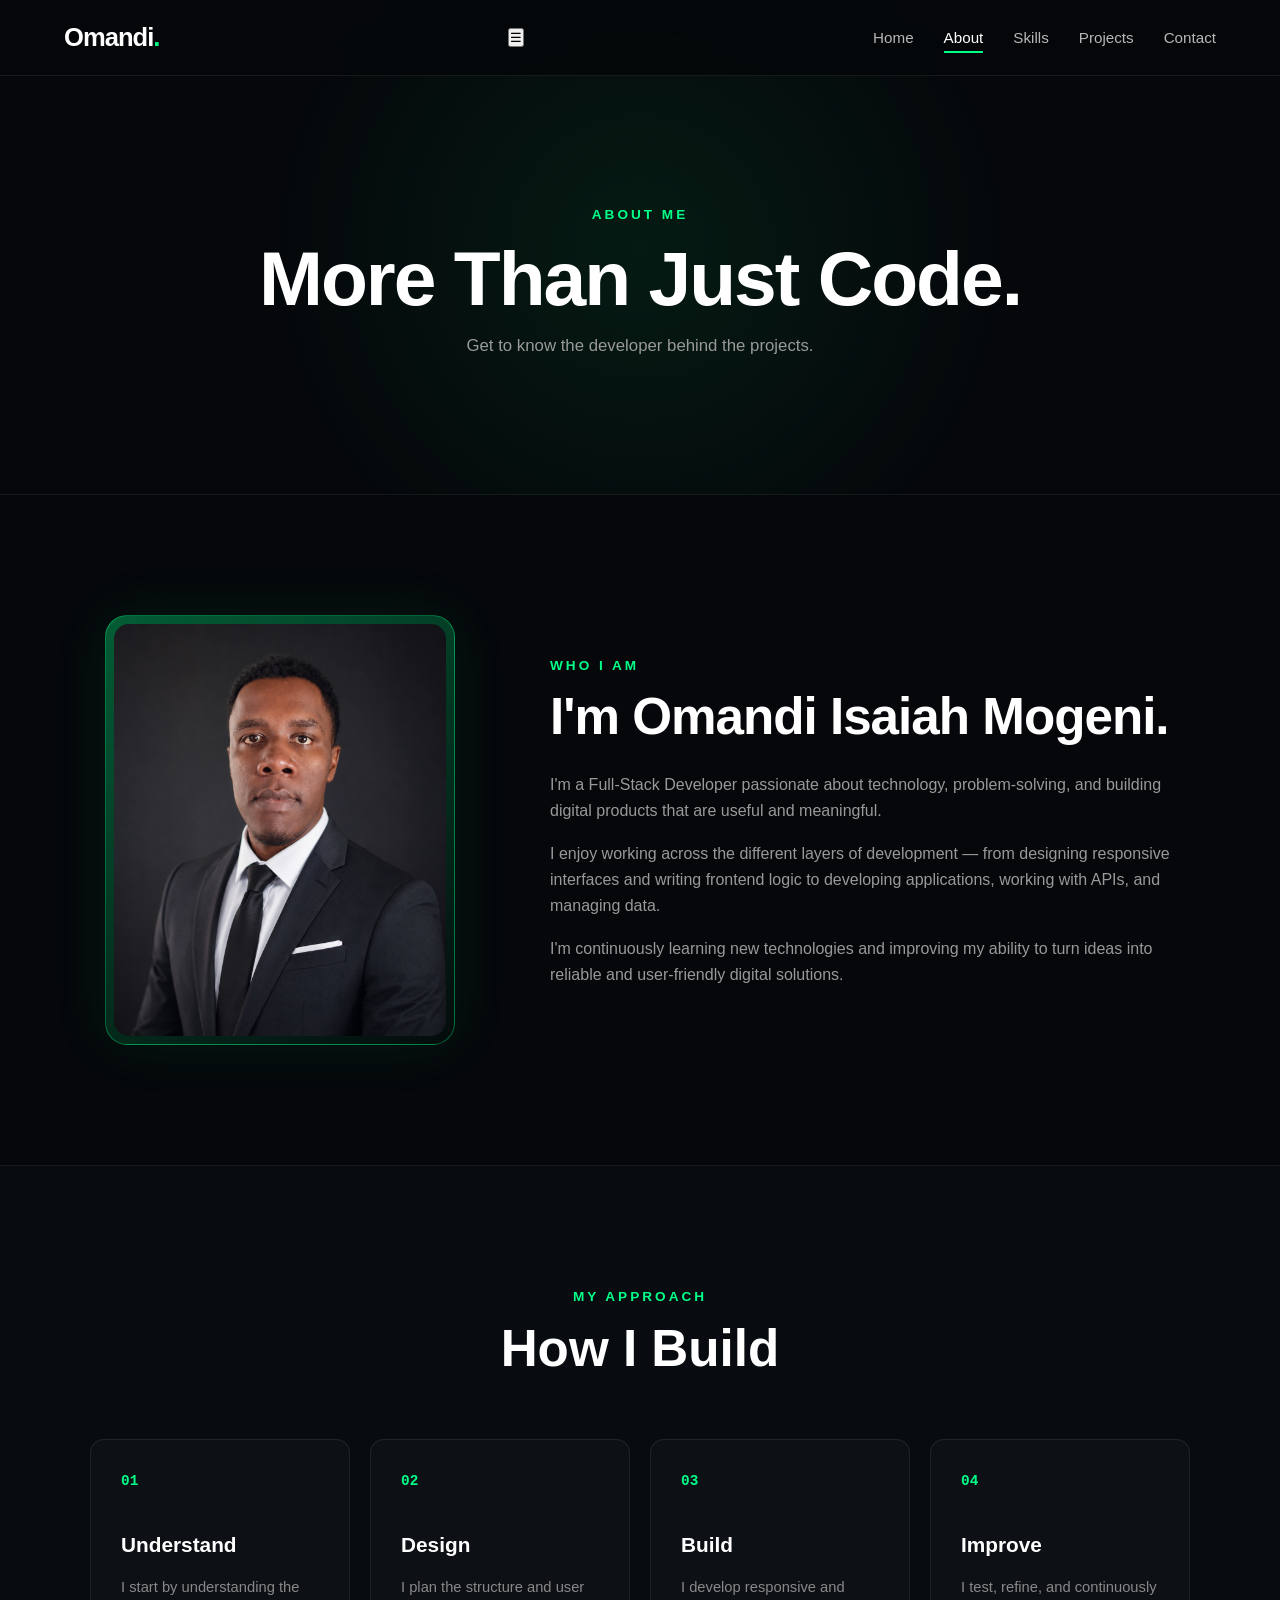
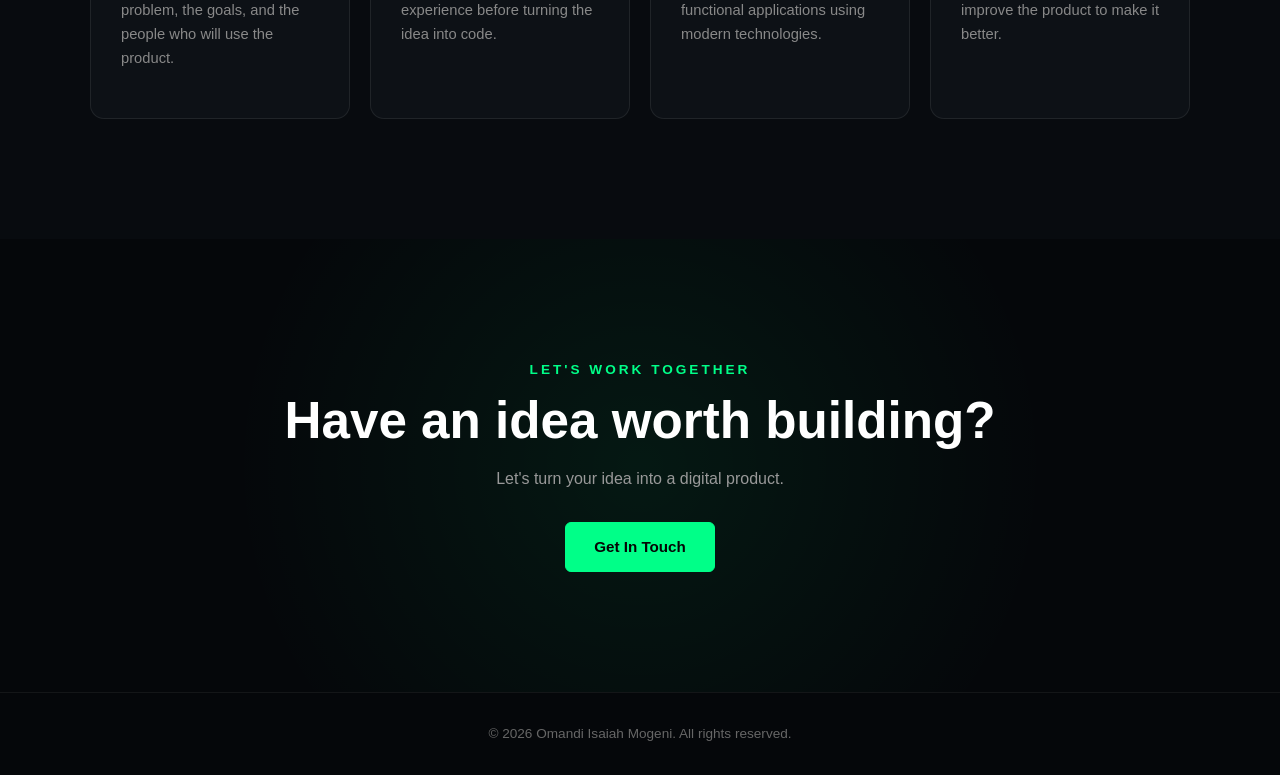
==== about.html @ c2a59184 "Add files via upload" ====
<!DOCTYPE html>
<html lang="en">
  <head>
  <meta charset="UTF-8">
  <meta
name="viewport"
content="width=device-width, initial-scale=1.0">
<meta
name="author"
content="Omandi Isaiah Mogeni">
<meta
name="description"
content="Learn more about Omandi Isaiah Mogeni, a Full-Stack Developer passionate about building modern digital solutions.">

  <title>
    About | Omandi Isaiah Mogeni
    </title>
    <link rel="stylesheet" href="about.css">
</head>
<body>
    <!-- =========================
       HEADER
  ========================== -->  
  <header class="site-header">
    <nav class="navbar">

  <a href="index.html" class="logo" target="_blank" rel="noopener noreferrer">
    Omandi<span>.</span>
  </a>


  <ul class="nav-links">

    <li>
      <a href="index.html"target="_blank" rel="noopener noreferrer">
        Home
      </a>
    </li>

    <li>
      <a href="about.html" class="active"target="_blank" rel="noopener noreferrer">
        About
      </a>
    </li>

    <li>
      <a href="skills.html"target="_blank" rel="noopener noreferrer">
        Skills
      </a>
    </li>

    <li>
      <a href="projects.html"target="_blank" rel="noopener noreferrer">
        Projects
      </a>
    </li>

    <li>
      <a href="contact.html"target="_blank" rel="noopener noreferrer">
        Contact
      </a>
    </li>

  </ul>

</nav>

  </header>  <!-- =========================
       MAIN
  ========================== --> 
  <main> 
  <!-- Page Hero -->

<section class="page-hero">

  <p class="section-label">
    About Me
  </p>

  <h1>
    More Than Just Code.
  </h1>

  <p>
    Get to know the developer behind the projects.
  </p>

</section>


<!-- =========================
     ABOUT CONTENT
========================== -->

<section class="about-section">

  <div class="about-container">


    <!-- Photo -->

    <div class="about-photo">

      <div class="photo-frame">

        <img
          src="profile.jpg"
          alt="Portrait of Omandi Isaiah Mogeni"
        >

      </div>

    </div>


    <!-- About Text -->

    <div class="about-content">

      <p class="section-label">
        Who I Am
      </p>

      <h2>
        I'm Omandi Isaiah Mogeni.
      </h2>

      <p>
        I'm a Full-Stack Developer passionate about
        technology, problem-solving, and building
        digital products that are useful and meaningful.
      </p>

      <p>
        I enjoy working across the different layers
        of development — from designing responsive
        interfaces and writing frontend logic to
        developing applications, working with APIs,
        and managing data.
      </p>

      <p>
        I'm continuously learning new technologies
        and improving my ability to turn ideas into
        reliable and user-friendly digital solutions.
      </p>

    </div>

  </div>

</section>


<!-- =========================
     DEVELOPMENT APPROACH
========================== -->

<section class="approach-section">

  <div class="section-heading">

    <p class="section-label">
      My Approach
    </p>

    <h2>
      How I Build
    </h2>

  </div>


  <div class="approach-grid">

    <article class="approach-card">

      <span class="card-number">
        01
      </span>

      <h3>
        Understand
      </h3>

      <p>
        I start by understanding the problem,
        the goals, and the people who will use
        the product.
      </p>

    </article>


    <article class="approach-card">

      <span class="card-number">
        02
      </span>

      <h3>
        Design
      </h3>

      <p>
        I plan the structure and user experience
        before turning the idea into code.
      </p>

    </article>


    <article class="approach-card">

      <span class="card-number">
        03
      </span>

      <h3>
        Build
      </h3>

      <p>
        I develop responsive and functional
        applications using modern technologies.
      </p>

    </article>


    <article class="approach-card">

      <span class="card-number">
        04
      </span>

      <h3>
        Improve
      </h3>

      <p>
        I test, refine, and continuously improve
        the product to make it better.
      </p>

    </article>

  </div>

</section>


<!-- =========================
     CTA
========================== -->

<section class="about-cta">

  <p class="section-label">
    Let's Work Together
  </p>

  <h2>
    Have an idea worth building?
  </h2>

  <p>
    Let's turn your idea into a digital product.
  </p>

  <a
    href="contact.html"
    class="btn"
    target="_blank" rel="noopener noreferrer"
  >
    Get In Touch
  </a>

</section>

  </main> 
  <!-- =========================
       FOOTER
  ========================== --> 
  <footer class="site-footer">
    <p>
  &copy; 2026 Omandi Isaiah Mogeni.
  All rights reserved.
</p>

  </footer>
  <script src="script.js"></script>
  </body>
  </html>
---- about.css ----
/* =========================================
OMandi Isaiah Mogeni
About Page
about.css
========================================= */

/* =========================================
RESET
========================================= */

* {
  margin: 0;
  padding: 0;
  box-sizing: border-box;
  }

html {
scroll-behavior: smooth;
}

body {
min-height: 100vh;

font-family:
Arial,
Helvetica,
sans-serif;

background: #05070a;

color: #ffffff;

line-height: 1.6;
}

/* =========================================
GENERAL
========================================= */

a {
color: inherit;
text-decoration: none;
}

ul {
list-style: none;
}

img {
max-width: 100%;
display: block;
}

/* =========================================
HEADER
========================================= */

.site-header {
position: fixed;

top: 0;
left: 0;

width: 100%;

z-index: 1000;

background: rgba(5, 7, 10, 0.88);

backdrop-filter: blur(14px);

border-bottom: 1px solid rgba(255, 255, 255, 0.07);
}

/* =========================================
NAVBAR
========================================= */

.navbar {
width: 90%;
max-width: 1200px;

min-height: 75px;

margin: 0 auto;

display: flex;

align-items: center;
justify-content: space-between;

gap: 30px;
}

/* =========================================
LOGO
========================================= */

.logo {
font-size: 1.6rem;

font-weight: 700;

letter-spacing: -1px;

white-space: nowrap;
}

.logo span {
color: #00ff88;
}

/* =========================================
NAVIGATION
========================================= */

.nav-links {
display: flex;

align-items: center;

gap: 30px;
}

.nav-links a {
position: relative;

color: #b7b7b7;

font-size: 0.95rem;

transition: 0.3s ease;
}

.nav-links a:hover,
.nav-links a.active {
color: #ffffff;
}

/* Navigation underline */

.nav-links a::after {
content: "";

position: absolute;

left: 0;
bottom: -7px;

width: 0;
height: 2px;

background: #00ff88;

transition: width 0.3s ease;
}

.nav-links a:hover::after,
.nav-links a.active::after {
width: 100%;
}

/* =========================================
PAGE HERO
========================================= */

.page-hero {
min-height: 55vh;

padding:
150px 5% 80px;

display: flex;

flex-direction: column;

align-items: center;
justify-content: center;

text-align: center;

background:
radial-gradient(
circle at center,
rgba(0, 255, 136, 0.08),
transparent 55%
);

border-bottom: 1px solid rgba(255, 255, 255, 0.06);
}

/* =========================================
SECTION LABEL
========================================= */

.section-label {
margin-bottom: 12px;

color: #00ff88;

font-size: 0.85rem;

font-weight: 700;

letter-spacing: 3px;

text-transform: uppercase;
}

/* =========================================
PAGE HERO HEADING
========================================= */

.page-hero h1 {
max-width: 900px;

margin-bottom: 15px;

font-size: clamp(2.8rem, 6vw, 5rem);

line-height: 1.05;

letter-spacing: -2px;
}

.page-hero > p:last-child {
color: #999999;

font-size: 1.05rem;
}

/* =========================================
ABOUT SECTION
========================================= */

.about-section {
padding: 120px 5%;
}

/* =========================================
ABOUT CONTAINER
========================================= */

.about-container {
width: 100%;

max-width: 1100px;

margin: 0 auto;

display: grid;

grid-template-columns:
minmax(280px, 380px)
1fr;

align-items: center;

gap: 80px;
}

/* =========================================
ABOUT PHOTO
========================================= */

.about-photo {
display: flex;

justify-content: center;
}

/* =========================================
PHOTO FRAME
========================================= */

.photo-frame {
width: 350px;
height: 430px;

padding: 8px;

background:
linear-gradient(
145deg,
rgba(0, 255, 136, 0.35),
rgba(0, 255, 136, 0.02)
);

border:
1px solid
rgba(0, 255, 136, 0.35);

border-radius: 22px;

box-shadow:
0 0 60px
rgba(0, 255, 136, 0.08);

overflow: hidden;

transition: 0.4s ease;
}

.photo-frame:hover {
transform: translateY(-8px);

border-color: #00ff88;

box-shadow:
0 25px 70px
rgba(0, 255, 136, 0.14);
}

/* =========================================
PHOTO
========================================= */

.photo-frame img {
width: 100%;
height: 100%;

object-fit: cover;

object-position: center;

border-radius: 15px;
}

/* =========================================
ABOUT CONTENT
========================================= */

.about-content {
max-width: 650px;
}

.about-content h2 {
margin-bottom: 25px;

font-size: clamp(2rem, 4vw, 3.2rem);

line-height: 1.15;

letter-spacing: -1px;
}

.about-content p:not(.section-label) {
margin-bottom: 18px;

color: #999999;

font-size: 1rem;
}

/* =========================================
APPROACH SECTION
========================================= */

.approach-section {
padding: 120px 5%;

background: #080b0f;

border-top:
1px solid
rgba(255, 255, 255, 0.06);
}

/* =========================================
SECTION HEADING
========================================= */

.section-heading {
max-width: 800px;

margin: 0 auto 60px;

text-align: center;
}

.section-heading h2 {
font-size: clamp(2rem, 4vw, 3.2rem);

line-height: 1.15;
}

/* =========================================
APPROACH GRID
========================================= */

.approach-grid {
width: 100%;

max-width: 1100px;

margin: 0 auto;

display: grid;

grid-template-columns:
repeat(4, 1fr);

gap: 20px;
}

/* =========================================
APPROACH CARD
========================================= */

.approach-card {
position: relative;

min-height: 280px;

padding: 30px;

background: #0d1116;

border:
1px solid
rgba(255, 255, 255, 0.08);

border-radius: 14px;

transition:
transform 0.3s ease,
border-color 0.3s ease,
box-shadow 0.3s ease;
}

.approach-card:hover {
transform: translateY(-8px);

border-color:
rgba(0, 255, 136, 0.4);

box-shadow:
0 20px 50px
rgba(0, 0, 0, 0.3);
}

/* =========================================
CARD NUMBER
========================================= */

.card-number {
display: block;

margin-bottom: 35px;

color: #00ff88;

font-family: monospace;

font-size: 0.9rem;

font-weight: 700;
}

/* =========================================
CARD HEADING
========================================= */

.approach-card h3 {
margin-bottom: 15px;

font-size: 1.3rem;
}

/* =========================================
CARD TEXT
========================================= */

.approach-card p {
color: #888888;

font-size: 0.92rem;
}

/* =========================================
CTA
========================================= */

.about-cta {
padding: 120px 5%;

text-align: center;

background:
radial-gradient(
circle at center,
rgba(0, 255, 136, 0.07),
transparent 60%
);
}

.about-cta h2 {
margin-bottom: 15px;

font-size: clamp(2rem, 4vw, 3.2rem);

line-height: 1.15;
}

.about-cta > p:not(.section-label) {
margin-bottom: 30px;

color: #999999;
}

/* =========================================
CTA BUTTON
========================================= */

.btn {
display: inline-flex;

align-items: center;
justify-content: center;

min-height: 48px;

padding: 12px 28px;

background: #00ff88;

color: #050505;

border:
1px solid
#00ff88;

border-radius: 6px;

font-size: 0.95rem;

font-weight: 700;

transition: 0.3s ease;
}

.btn:hover {
transform: translateY(-3px);

box-shadow:
0 12px 30px
rgba(0, 255, 136, 0.2);
}

/* =========================================
FOOTER
========================================= */

.site-footer {
padding: 30px 5%;

text-align: center;

background: #05070a;

border-top:
1px solid
rgba(255, 255, 255, 0.06);

color: #666666;

font-size: 0.85rem;
}

/* =========================================
TABLETS
========================================= */

@media (max-width: 950px) {

.about-container {
grid-template-columns:
280px
1fr;

gap: 50px;

}

.photo-frame {
width: 280px;
height: 350px;
}

.approach-grid {
grid-template-columns:
repeat(2, 1fr);
}

.nav-links {
gap: 20px;
}

}

/* =========================================
MOBILE
========================================= */

@media (max-width: 750px) {

.navbar {
min-height: 70px;
}

.nav-links {
gap: 14px;
}

.nav-links a {
font-size: 0.82rem;
}

.page-hero {
min-height: 50vh;

padding-top: 140px;

}

.about-section {
padding: 90px 6%;
}

.about-container {
grid-template-columns: 1fr;

gap: 60px;

text-align: center;

}

.about-content {
max-width: 700px;

margin: 0 auto;

}

.about-photo {
order: 1;
}

.about-content {
order: 2;
}

.photo-frame {
width: 270px;
height: 330px;
}

.approach-section {
padding: 90px 6%;
}

.approach-grid {
grid-template-columns: 1fr;
}

.approach-card {
min-height: auto;
}

.about-cta {
padding: 90px 6%;
}

}

/* =========================================
SMALL PHONES
========================================= */

@media (max-width: 550px) {

.site-header {
position: absolute;
}

.navbar {
width: 94%;

flex-direction: column;

justify-content: center;

gap: 8px;

padding: 15px 0;

}

.nav-links {
width: 100%;

justify-content: center;

flex-wrap: wrap;

gap: 10px 15px;

}

.nav-links a {
font-size: 0.78rem;
}

.page-hero {
padding:
155px 6%
80px;
}

.page-hero h1 {
font-size: 2.6rem;

letter-spacing: -1.5px;

}

.page-hero > p:last-child {
font-size: 0.95rem;
}

.about-section {
padding:
80px 7%;
}

.photo-frame {
width: 230px;
height: 285px;
}

.about-content h2 {
font-size: 2rem;
}

.about-content p:not(.section-label) {
font-size: 0.95rem;
}

.approach-section {
padding:
80px 7%;
}

.section-heading {
margin-bottom: 40px;
}

.approach-card {
padding: 25px;
}

.about-cta {
padding:
80px 7%;
}

.about-cta h2 {
font-size: 2rem;
}

}

/* =========================================
VERY SMALL PHONES
========================================= */

@media (max-width: 380px) {

.nav-links {
gap: 8px 11px;
}

.nav-links a {
font-size: 0.7rem;
}

.page-hero h1 {
font-size: 2.2rem;
}

.photo-frame {
width: 210px;
height: 265px;
}

}
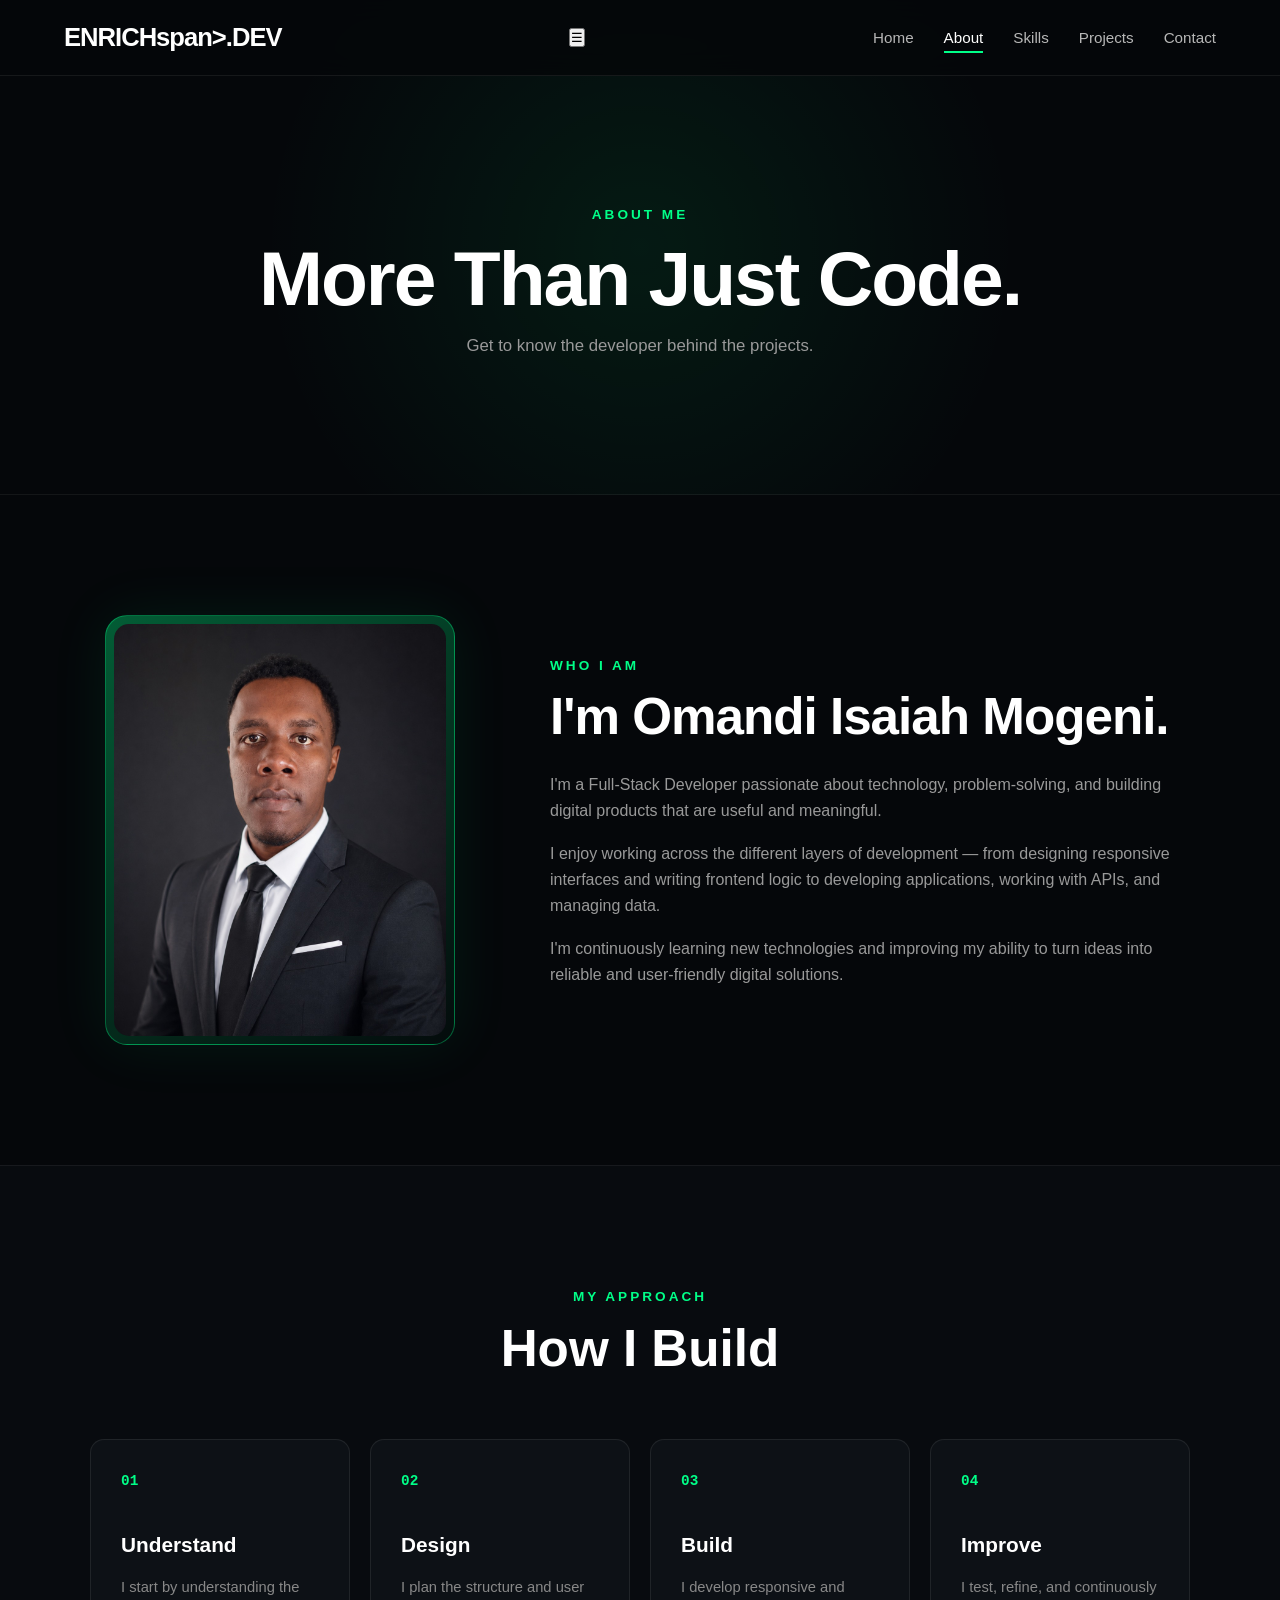
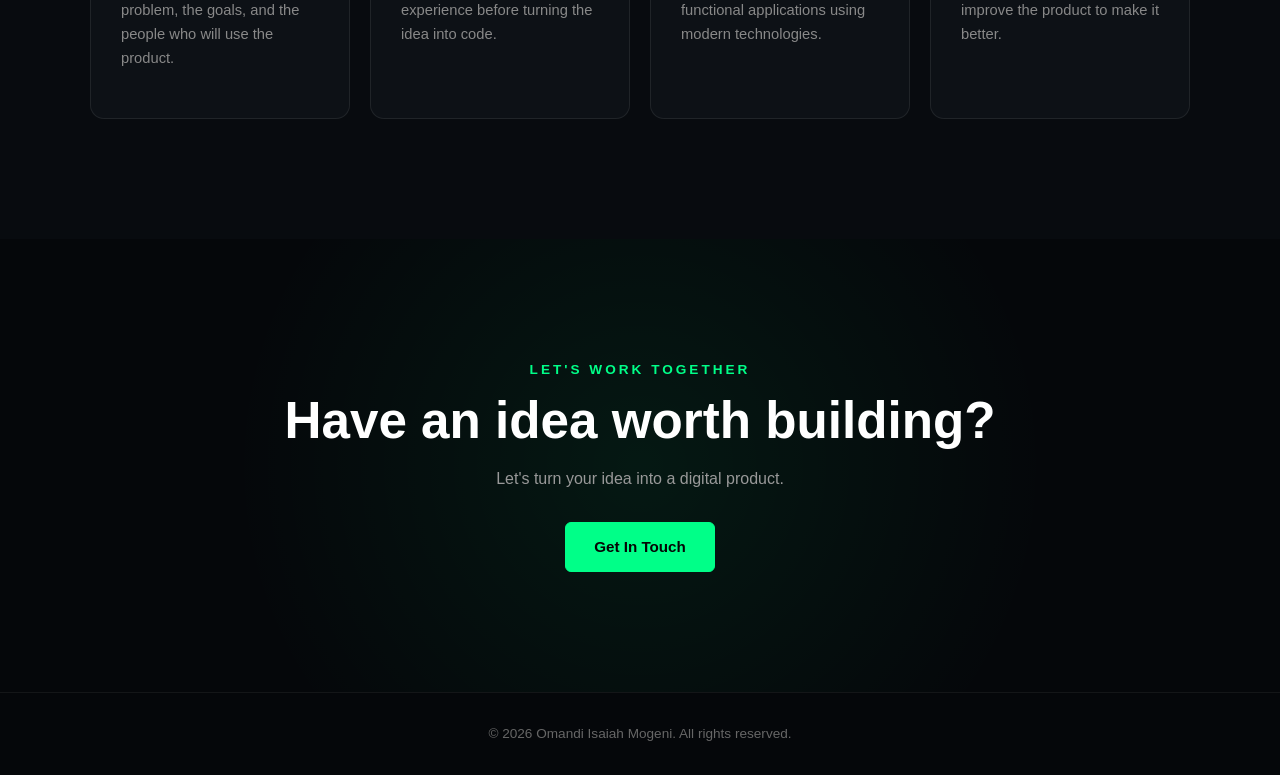
==== commit 897d04f6: "Update about.html" ====
--- a/about.html
+++ b/about.html
@@ -25,7 +25,7 @@
     <nav class="navbar">
 
   <a href="index.html" class="logo" target="_blank" rel="noopener noreferrer">
-    Omandi<span>.</span>
+    ENRICHspan>.DEV</span>
   </a>
 
 
